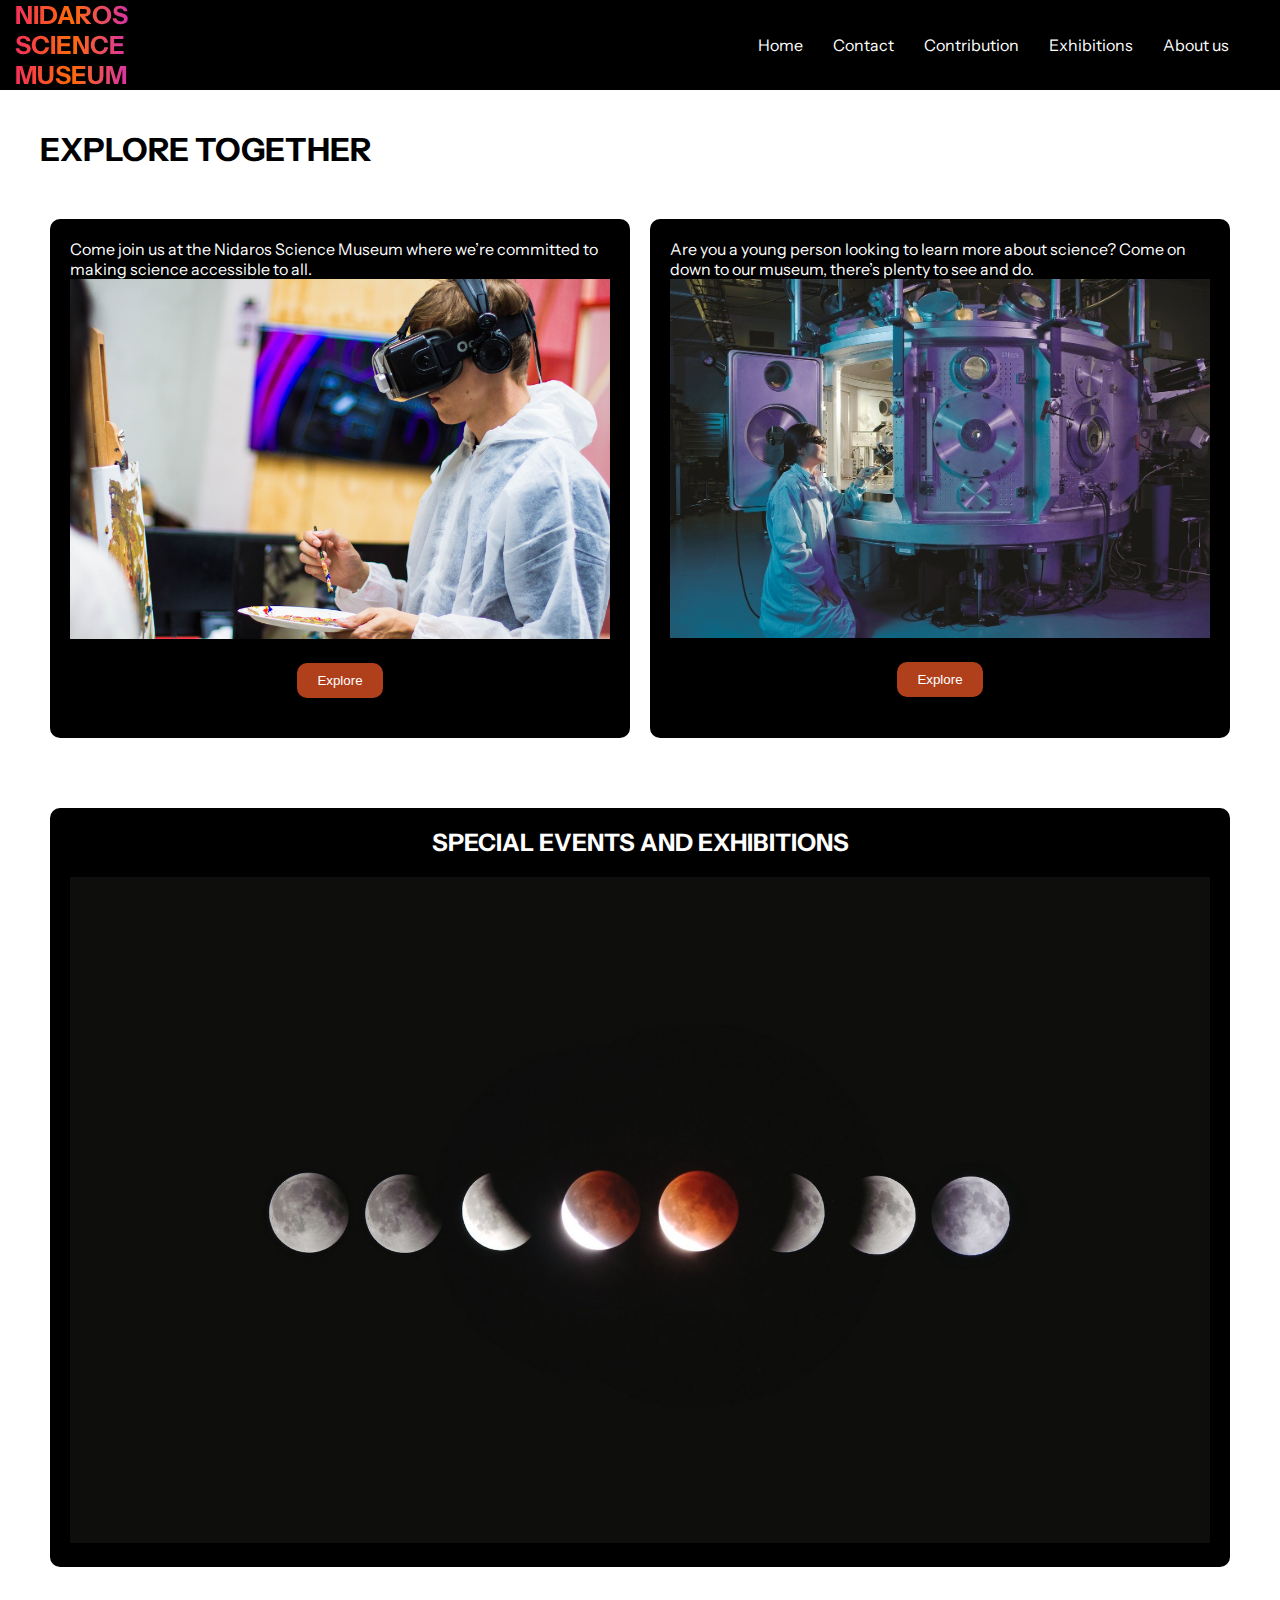
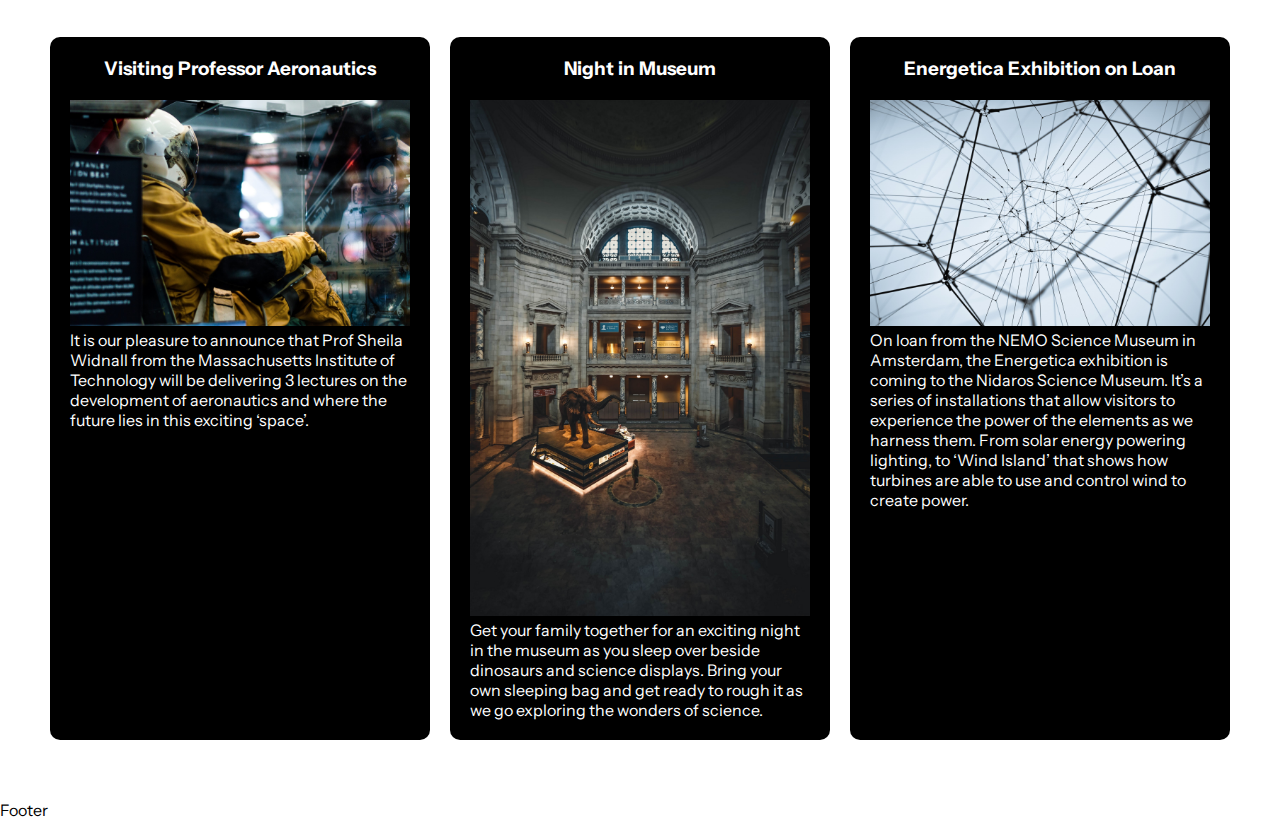
==== index.html @ dcab2ecd "commiting homepage html" ====
<!DOCTYPE html>
<html lang="en">
  <head>
    <meta charset="UTF-8" />
    <meta name="viewport" content="width=device-width>, initial-scale=1.0" />
    <meta
      name="description"
      content="Description of Nidaros Science Museum here"
    />
    <link rel="preconnect" href="https://fonts.googleapis.com" />
    <link rel="preconnect" href="https://fonts.gstatic.com" crossorigin />
    <link
      href="https://fonts.googleapis.com/css2?family=Instrument+Sans:ital,wght@0,400..700;1,400..700&display=swap"
      rel="stylesheet"
    />
    <link rel="stylesheet" href="css/styles.css" />
    <link rel="preconnect" href="https://fonts.googleapis.com" />
    <link rel="preconnect" href="https://fonts.gstatic.com" crossorigin />
    <link
      href="https://fonts.googleapis.com/css2?family=Instrument+Sans:ital,wght@0,400..700;1,400..700&display=swap"
      rel="stylesheet"
    />
    <title>Nidaros Science Museum</title>
  </head>
  <body>
    <header>
      <div class="containter">
        <div class="navbar">
          <a href="/" class="logo">NIDAROS<br />SCIENCE<br />MUSEUM</a>
          <nav>
            <ul>
              <li><a href="" class="active">Home</a></li>
              <li><a href="">Contact</a></li>
              <li><a href="">Contribution</a></li>
              <li><a href="">Exhibitions</a></li>
              <li><a href="">About us</a></li>
            </ul>
          </nav>
        </div>
      </div>
    </header>
    <main>
      <h1 class="headline">EXPLORE TOGETHER</h1>
      <section>
        <div>
          <p>
            Come join us at the Nidaros Science Museum where we’re committed to
            making science accessible to all.
          </p>
          <img
            src="images/billetto-editorial-334686.jpg"
            alt="A boy painting wearing VR-glasses"
          />
          <button>Explore</button>
        </div>
        <div>
          <p>
            Are you a young person looking to learn more about science? Come on
            down to our museum, there’s plenty to see and do.
          </p>
          <img
            src="images/scientific-2040795_1280.jpg"
            alt="A young girl in a labcoat exploring inside a maskin"
          />
          <button>Explore</button>
        </div>
      </section>
      <section>
        <div class="special-events">
          <h2>SPECIAL EVENTS AND EXHIBITIONS</h2>
          <img
            src="images/celso-405219.jpg"
            alt="Different moons in line, from fullmoon to halfmoon."
          />
        </div>
      </section>
      <section>
        <div>
          <h3>Visiting Professor Aeronautics</h3>
          <img
            src="images/andrew-ruiz-348421.jpg"
            alt="A man in space-suit sitting in a spaceship."
          />
          <p>
            It is our pleasure to announce that Prof Sheila Widnall from the
            Massachusetts Institute of Technology will be delivering 3 lectures
            on the development of aeronautics and where the future lies in this
            exciting ‘space’.
          </p>
        </div>
        <div>
          <h3>Night in Museum</h3>
          <img
            src="images/roberto-nickson-396152.jpg"
            alt="A girl alone in the museum looking at a mammoth"
          />
          <p>
            Get your family together for an exciting night in the museum as you
            sleep over beside dinosaurs and science displays. Bring your own
            sleeping bag and get ready to rough it as we go exploring the
            wonders of science.
          </p>
        </div>
        <div>
          <h3>Energetica Exhibition on Loan</h3>
          <img
            src="images/william-bout-264826.jpg"
            alt="Art in steel looking like molekules."
          />
          <p>
            On loan from the NEMO Science Museum in Amsterdam, the Energetica
            exhibition is coming to the Nidaros Science Museum. It’s a series of
            installations that allow visitors to experience the power of the
            elements as we harness them. From solar energy powering lighting, to
            ‘Wind Island’ that shows how turbines are able to use and control
            wind to create power.
          </p>
        </div>
      </section>
    </main>
    <footer>Footer</footer>
  </body>
</html>
---- css/styles.css ----
@import url(_variables.css);
@import url(_base.css);
@import url(_home.css);
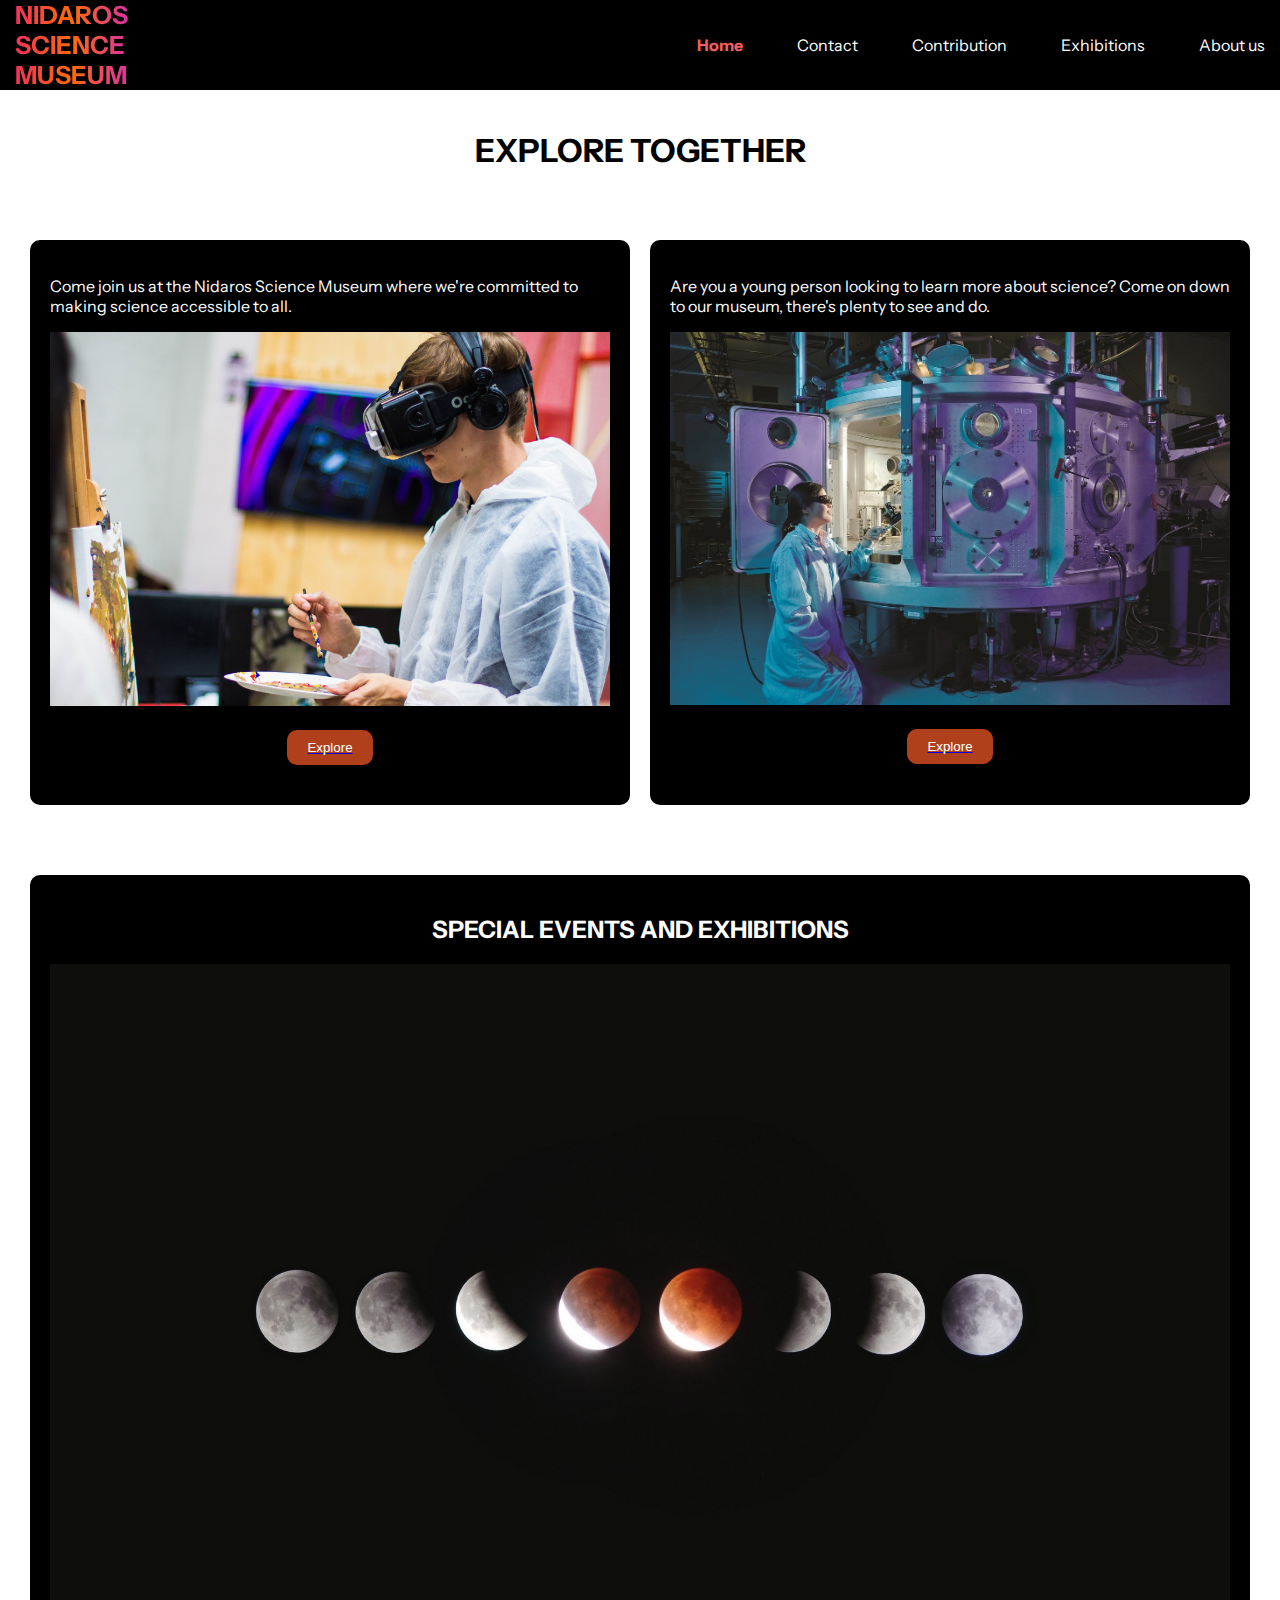
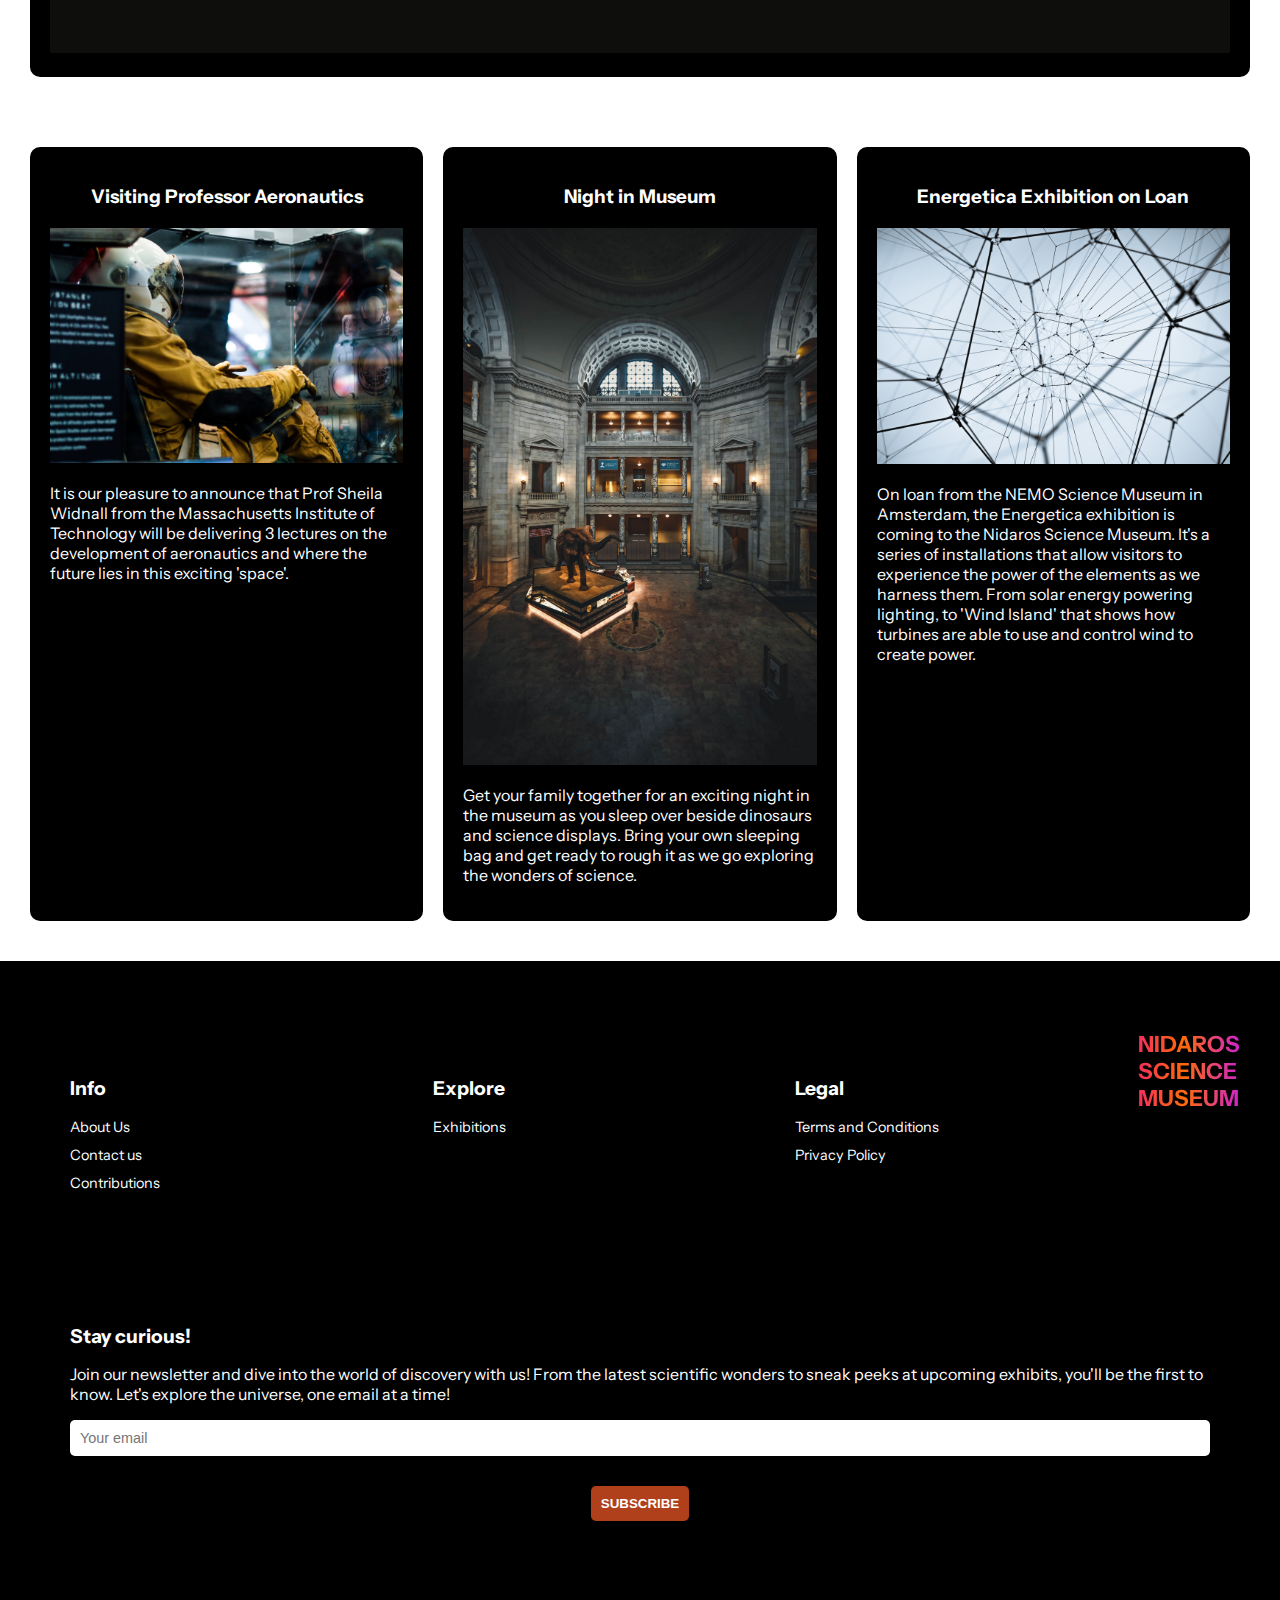
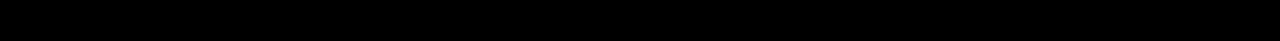
==== commit 611868f7: "adding terms and conditions and privacy policy" ====
--- a/index.html
+++ b/index.html
@@ -5,7 +5,7 @@
     <meta name="viewport" content="width=device-width>, initial-scale=1.0" />
     <meta
       name="description"
-      content="Description of Nidaros Science Museum here"
+      content="Discover science and innovation at the Nidaros Science Museum, where engaging exhibits and events inspire all ages to explore."
     />
     <link rel="preconnect" href="https://fonts.googleapis.com" />
     <link rel="preconnect" href="https://fonts.gstatic.com" crossorigin />
@@ -20,6 +20,24 @@
       href="https://fonts.googleapis.com/css2?family=Instrument+Sans:ital,wght@0,400..700;1,400..700&display=swap"
       rel="stylesheet"
     />
+    <link
+      rel="apple-touch-icon"
+      sizes="180x180"
+      href="/images/apple-touch-icon.png"
+    />
+    <link
+      rel="icon"
+      type="image/png"
+      sizes="32x32"
+      href="/images/favicon-32x32.png"
+    />
+    <link
+      rel="icon"
+      type="image/png"
+      sizes="16x16"
+      href="/images/favicon-16x16.png"
+    />
+    <link rel="manifest" href="/site.webmanifest" />
     <title>Nidaros Science Museum</title>
   </head>
   <body>
@@ -27,12 +45,14 @@
       <div class="containter">
         <div class="navbar">
           <a href="/" class="logo">NIDAROS<br />SCIENCE<br />MUSEUM</a>
+          <input type="checkbox" id="menu-toggle" />
+          <label for="menu-toggle" class="menu-icon">&#9776;</label>
           <nav>
             <ul>
               <li><a href="" class="active">Home</a></li>
-              <li><a href="">Contact</a></li>
-              <li><a href="">Contribution</a></li>
-              <li><a href="">Exhibitions</a></li>
+              <li><a href="contact/index.html">Contact</a></li>
+              <li><a href="contribution/index.html">Contribution</a></li>
+              <li><a href="/exhibitions/index.html">Exhibitions</a></li>
               <li><a href="">About us</a></li>
             </ul>
           </nav>
@@ -40,38 +60,45 @@
       </div>
     </header>
     <main>
-      <h1 class="headline">EXPLORE TOGETHER</h1>
+      <h1>EXPLORE TOGETHER</h1>
       <section>
         <div>
           <p>
-            Come join us at the Nidaros Science Museum where we’re committed to
+            Come join us at the Nidaros Science Museum where we're committed to
             making science accessible to all.
           </p>
-          <img
-            src="images/billetto-editorial-334686.jpg"
-            alt="A boy painting wearing VR-glasses"
-          />
-          <button>Explore</button>
+          <a href="/exhibitions/index.html">
+            <img
+              src="images/billetto-editorial-334686.jpg"
+              alt="A boy painting wearing VR-glasses"
+            />
+
+            <button>Explore</button>
+          </a>
         </div>
         <div>
           <p>
             Are you a young person looking to learn more about science? Come on
-            down to our museum, there’s plenty to see and do.
+            down to our museum, there's plenty to see and do.
           </p>
-          <img
-            src="images/scientific-2040795_1280.jpg"
-            alt="A young girl in a labcoat exploring inside a maskin"
-          />
-          <button>Explore</button>
+          <a href="/exhibitions/index.html">
+            <img
+              src="images/scientific-2040795_1280.jpg"
+              alt="A young girl in a labcoat exploring inside a maskin"
+            />
+            <button>Explore</button>
+          </a>
         </div>
       </section>
       <section>
         <div class="special-events">
           <h2>SPECIAL EVENTS AND EXHIBITIONS</h2>
-          <img
-            src="images/celso-405219.jpg"
-            alt="Different moons in line, from fullmoon to halfmoon."
-          />
+          <a href="/exhibitions/index.html">
+            <img
+              src="images/celso-405219.jpg"
+              alt="Different moons in line, from fullmoon to halfmoon."
+            />
+          </a>
         </div>
       </section>
       <section>
@@ -85,7 +112,7 @@
             It is our pleasure to announce that Prof Sheila Widnall from the
             Massachusetts Institute of Technology will be delivering 3 lectures
             on the development of aeronautics and where the future lies in this
-            exciting ‘space’.
+            exciting 'space'.
           </p>
         </div>
         <div>
@@ -109,15 +136,57 @@
           />
           <p>
             On loan from the NEMO Science Museum in Amsterdam, the Energetica
-            exhibition is coming to the Nidaros Science Museum. It’s a series of
+            exhibition is coming to the Nidaros Science Museum. It's a series of
             installations that allow visitors to experience the power of the
             elements as we harness them. From solar energy powering lighting, to
-            ‘Wind Island’ that shows how turbines are able to use and control
+            'Wind Island' that shows how turbines are able to use and control
             wind to create power.
           </p>
         </div>
       </section>
     </main>
-    <footer>Footer</footer>
+    <section class="footer">
+      <div class="footer-row">
+        <div class="footer-col">
+          <h4>Info</h4>
+          <ul class="links">
+            <li><a href="#">About Us</a></li>
+            <li><a href="/contact/index.html">Contact us</a></li>
+            <li><a href="/contribution/index.html">Contributions</a></li>
+          </ul>
+        </div>
+        <div class="footer-col">
+          <h4>Explore</h4>
+          <ul class="links">
+            <li><a href="/exhibitions/index.html">Exhibitions</a></li>
+          </ul>
+        </div>
+        <div class="footer-col">
+          <h4>Legal</h4>
+          <ul class="links">
+            <li>
+              <a href="/terms-and-conditions/index.html"
+                >Terms and Conditions</a
+              >
+            </li>
+            <li><a href="/privacy-policy/index.html">Privacy Policy</a></li>
+          </ul>
+        </div>
+        <a href="/" class="logo">NIDAROS<br />SCIENCE<br />MUSEUM</a>
+        <div class="footer-col">
+          <h4>Stay curious!</h4>
+          <p>
+            Join our newsletter and dive into the world of discovery with us!
+            From the latest scientific wonders to sneak peeks at upcoming
+            exhibits, you'll be the first to know. Let's explore the universe,
+            one email at a time!
+          </p>
+          <form action="#">
+            <input type="text" placeholder="Your email" required />
+            <button type="submit">SUBSCRIBE</button>
+          </form>
+        </div>
+      </div>
+    </section>
   </body>
 </html>
--- a/css/styles.css
+++ b/css/styles.css
@@ -1,3 +1,9 @@
 @import url(_variables.css);
 @import url(_base.css);
+@import url(_navbar.css);
 @import url(_home.css);
+@import url(_contact.css);
+@import url(_contribution.css);
+@import url(_privacy-policy.css);
+@import url(_terms.css);
+@import url(_footer.css);
